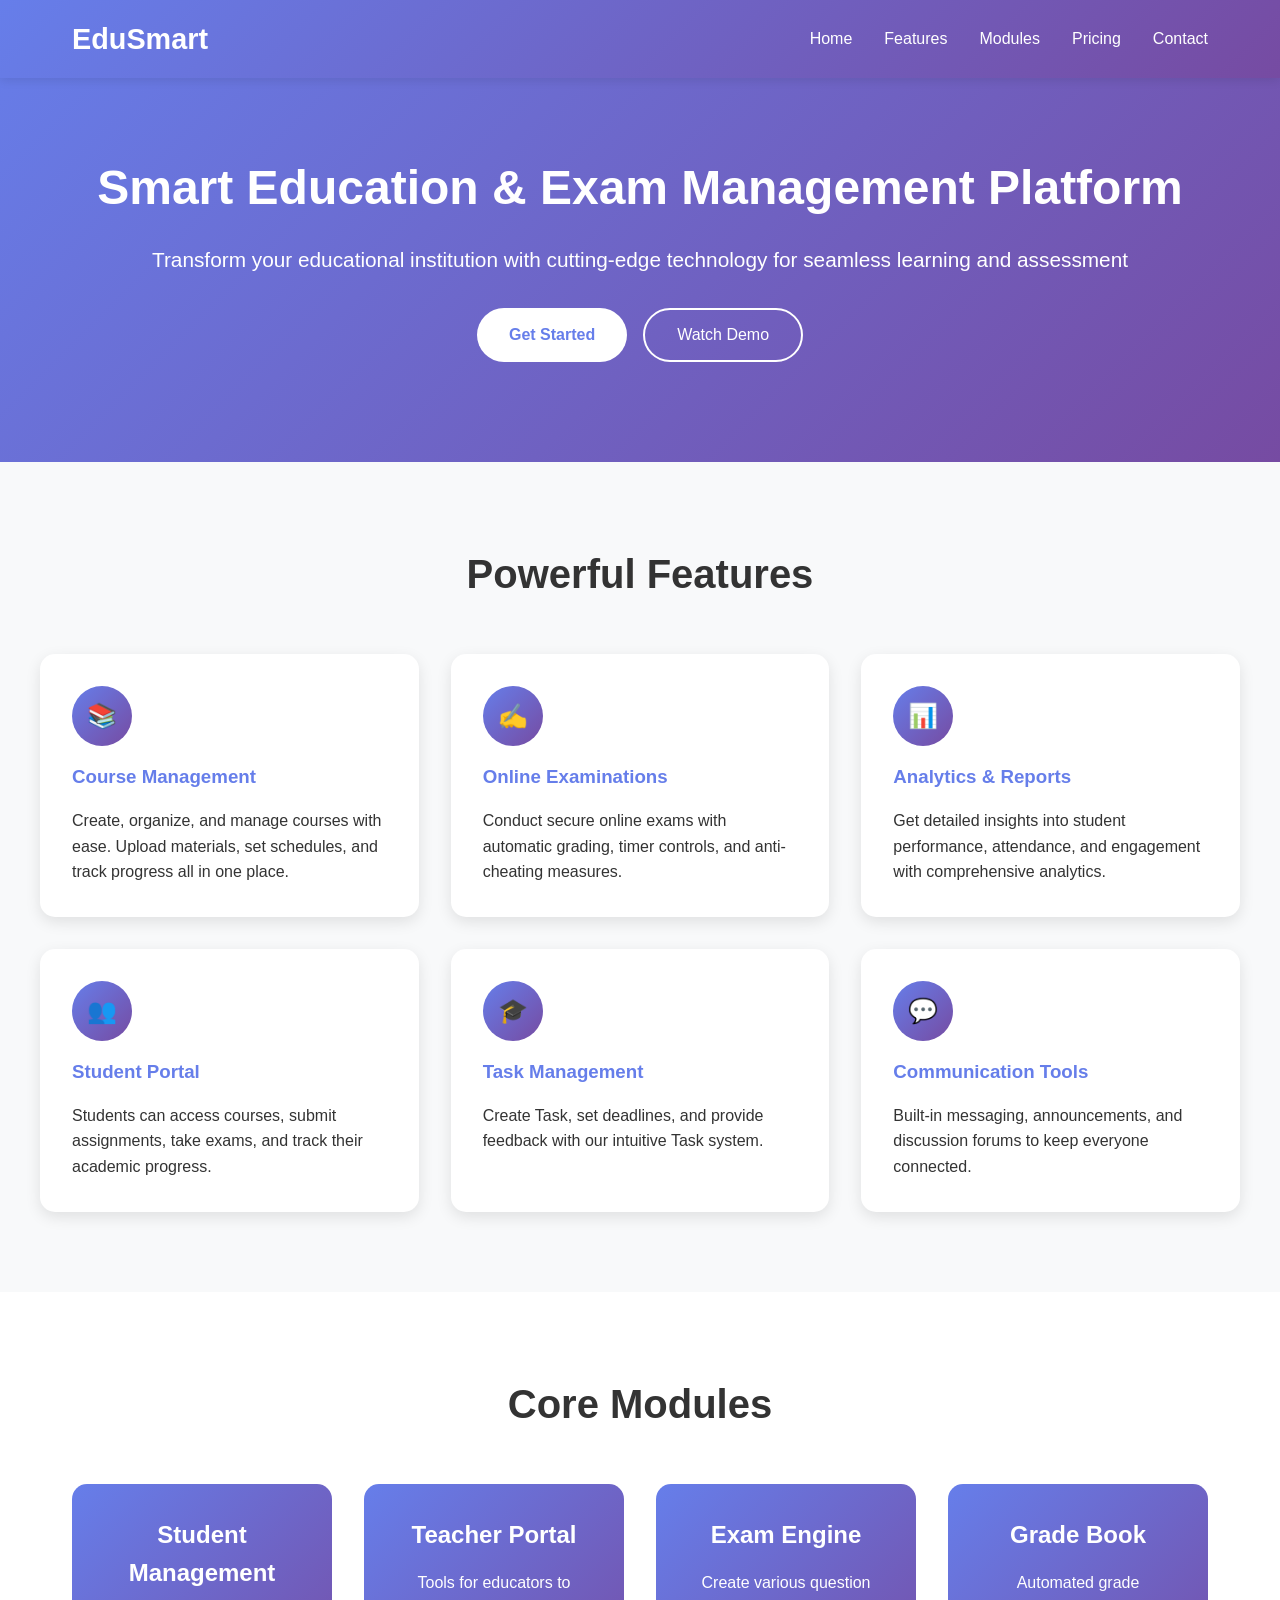
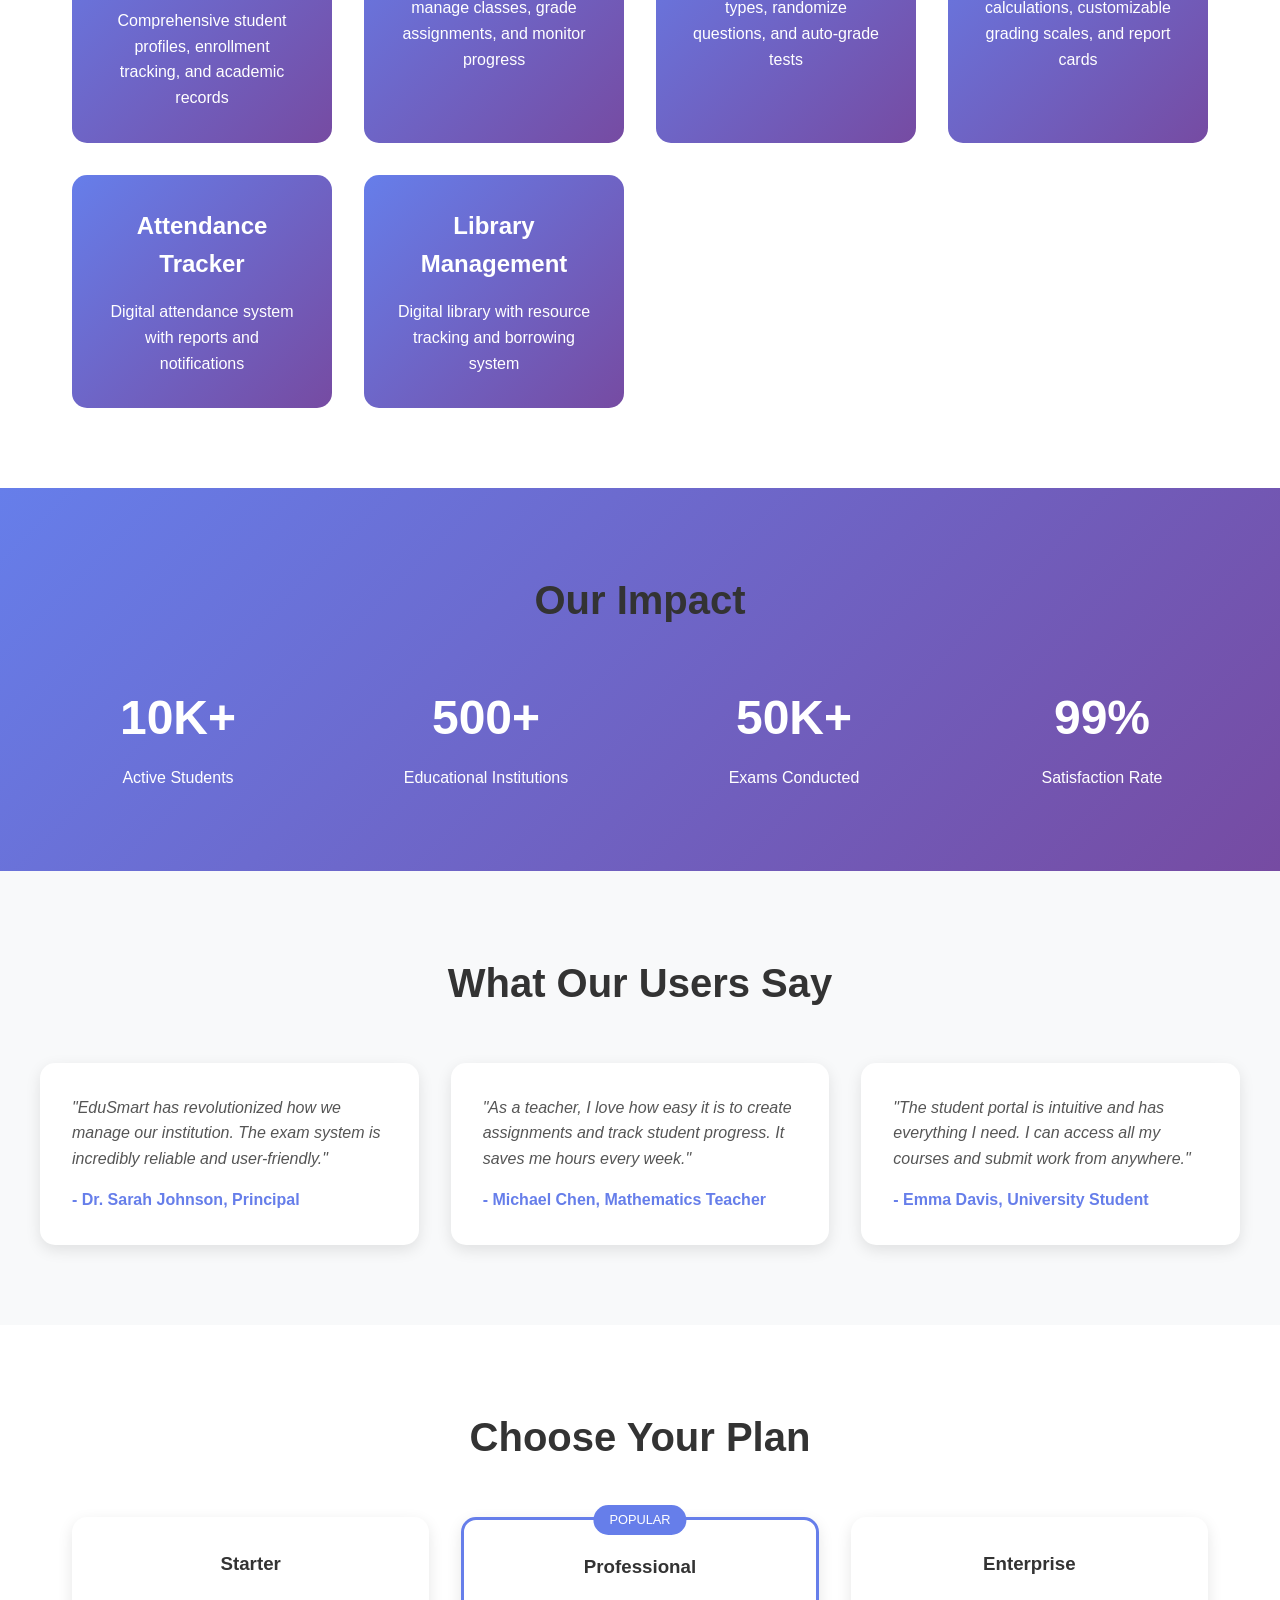
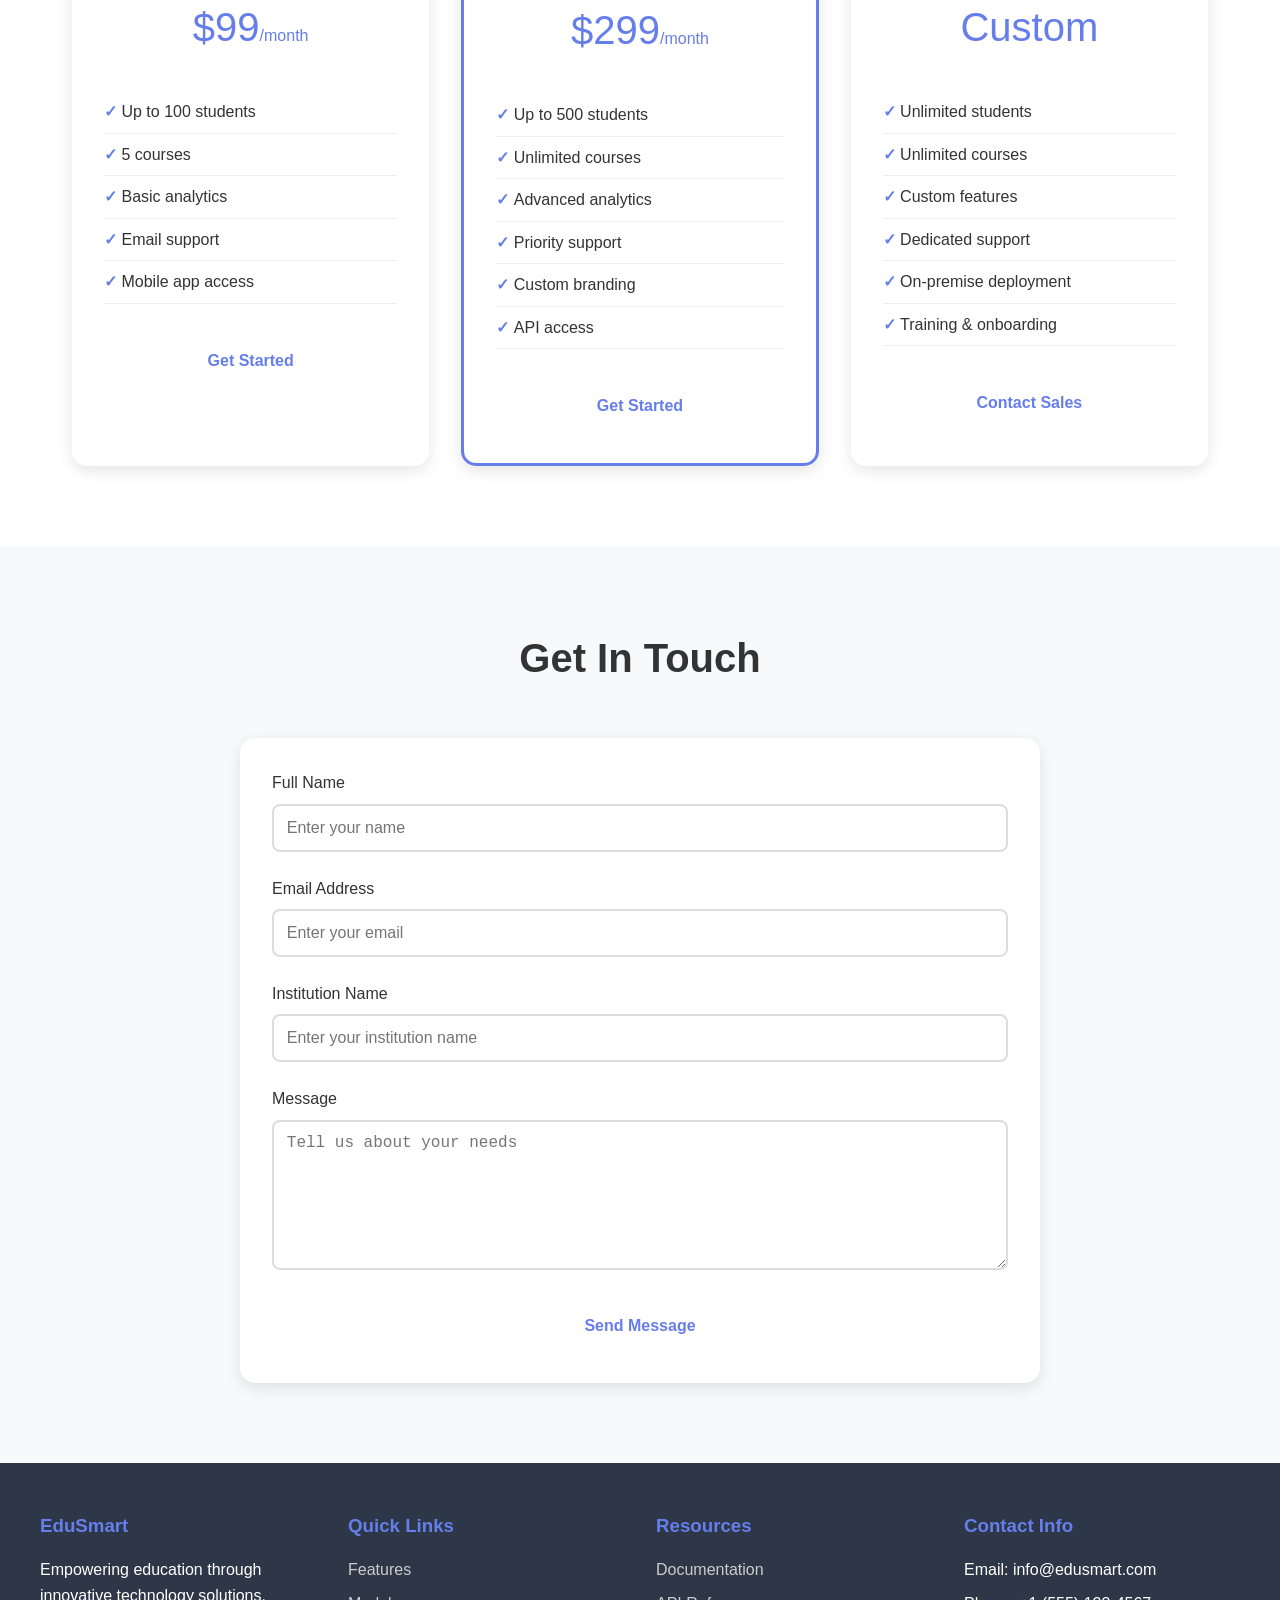
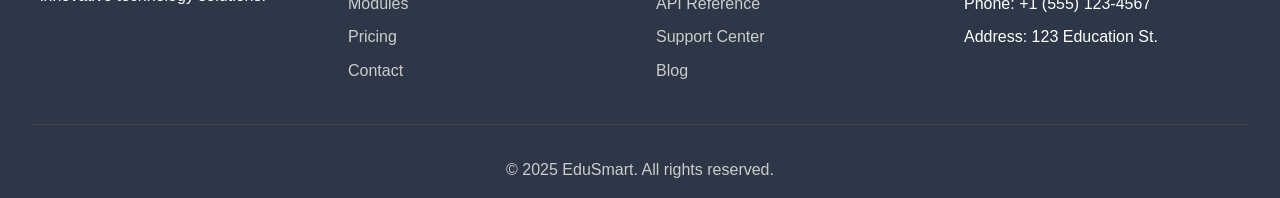
==== index.html @ 8c05cf17 "Initial commit" ====
<!DOCTYPE html>
<html lang="en">
  <head>
    <meta charset="UTF-8" />
    <meta name="viewport" content="width=device-width, initial-scale=1.0" />
    <title>EduSmart - Smart Education & Exam Management Platform</title>
    <link rel="stylesheet" href="main/style.css" />
  </head>
  <body>
    <!-- Navigation -->
    <nav>
      <div class="nav-container">
        <div class="logo">EduSmart</div>
        <ul class="nav-links">
          <li><a href="#home">Home</a></li>
          <li><a href="#features">Features</a></li>
          <li><a href="#modules">Modules</a></li>
          <li><a href="#pricing">Pricing</a></li>
          <li><a href="#contact">Contact</a></li>
        </ul>
      </div>
    </nav>

    <!-- Hero Section -->
    <section class="hero" id="home">
      <h1>Smart Education & Exam Management Platform</h1>
      <p>
        Transform your educational institution with cutting-edge technology for
        seamless learning and assessment
      </p>
      <div class="cta-buttons">
        <button class="btn btn-primary">Get Started</button>
        <button class="btn btn-secondary">Watch Demo</button>
      </div>
    </section>

    <!-- Features Section -->
    <section class="features" id="features">
      <h2 class="section-title">Powerful Features</h2>
      <div class="features-grid">
        <div class="feature-card">
          <div class="feature-icon">📚</div>
          <h3>Course Management</h3>
          <p>
            Create, organize, and manage courses with ease. Upload materials,
            set schedules, and track progress all in one place.
          </p>
        </div>
        <div class="feature-card" id="ExamFeature">
          <div class="feature-icon">✍️</div>
          <h3>Online Examinations</h3>
          <p>
            Conduct secure online exams with automatic grading, timer controls,
            and anti-cheating measures.
          </p>
        </div>
        <div class="feature-card">
          <div class="feature-icon">📊</div>
          <h3>Analytics & Reports</h3>
          <p>
            Get detailed insights into student performance, attendance, and
            engagement with comprehensive analytics.
          </p>
        </div>
        <div class="feature-card">
          <div class="feature-icon">👥</div>
          <h3>Student Portal</h3>
          <p>
            Students can access courses, submit assignments, take exams, and
            track their academic progress.
          </p>
        </div>
        <div class="feature-card" id="TaskFeature">
          <div class="feature-icon">🎓</div>
          <h3>Task Management</h3>
          <p>
            Create Task, set deadlines, and provide feedback with our intuitive
            Task system.
          </p>
        </div>
        <div class="feature-card">
          <div class="feature-icon">💬</div>
          <h3>Communication Tools</h3>
          <p>
            Built-in messaging, announcements, and discussion forums to keep
            everyone connected.
          </p>
        </div>
      </div>
    </section>

    <!-- Modules Section -->
    <section class="modules" id="modules">
      <h2 class="section-title">Core Modules</h2>
      <div class="modules-grid">
        <div class="module-card">
          <h3>Student Management</h3>
          <p>
            Comprehensive student profiles, enrollment tracking, and academic
            records
          </p>
        </div>
        <div class="module-card">
          <h3>Teacher Portal</h3>
          <p>
            Tools for educators to manage classes, grade assignments, and
            monitor progress
          </p>
        </div>
        <div class="module-card">
          <h3>Exam Engine</h3>
          <p>
            Create various question types, randomize questions, and auto-grade
            tests
          </p>
        </div>
        <div class="module-card">
          <h3>Grade Book</h3>
          <p>
            Automated grade calculations, customizable grading scales, and
            report cards
          </p>
        </div>
        <div class="module-card">
          <h3>Attendance Tracker</h3>
          <p>Digital attendance system with reports and notifications</p>
        </div>
        <div class="module-card">
          <h3>Library Management</h3>
          <p>Digital library with resource tracking and borrowing system</p>
        </div>
      </div>
    </section>

    <!-- Stats Section -->
    <section class="stats">
      <h2 class="section-title">Our Impact</h2>
      <div class="stats-grid">
        <div class="stat-item">
          <h2>10K+</h2>
          <p>Active Students</p>
        </div>
        <div class="stat-item">
          <h2>500+</h2>
          <p>Educational Institutions</p>
        </div>
        <div class="stat-item">
          <h2>50K+</h2>
          <p>Exams Conducted</p>
        </div>
        <div class="stat-item">
          <h2>99%</h2>
          <p>Satisfaction Rate</p>
        </div>
      </div>
    </section>

    <!-- Testimonials -->
    <section class="testimonials">
      <h2 class="section-title">What Our Users Say</h2>
      <div class="testimonials-grid">
        <div class="testimonial-card">
          <p class="testimonial-text">
            "EduSmart has revolutionized how we manage our institution. The exam
            system is incredibly reliable and user-friendly."
          </p>
          <p class="testimonial-author">- Dr. Sarah Johnson, Principal</p>
        </div>
        <div class="testimonial-card">
          <p class="testimonial-text">
            "As a teacher, I love how easy it is to create assignments and track
            student progress. It saves me hours every week."
          </p>
          <p class="testimonial-author">- Michael Chen, Mathematics Teacher</p>
        </div>
        <div class="testimonial-card">
          <p class="testimonial-text">
            "The student portal is intuitive and has everything I need. I can
            access all my courses and submit work from anywhere."
          </p>
          <p class="testimonial-author">- Emma Davis, University Student</p>
        </div>
      </div>
    </section>

    <!-- Pricing Section -->
    <section class="pricing" id="pricing">
      <h2 class="section-title">Choose Your Plan</h2>
      <div class="pricing-grid">
        <div class="pricing-card">
          <h3>Starter</h3>
          <div class="price">
            $99<span style="font-size: 1rem">/month</span>
          </div>
          <ul class="pricing-features">
            <li>Up to 100 students</li>
            <li>5 courses</li>
            <li>Basic analytics</li>
            <li>Email support</li>
            <li>Mobile app access</li>
          </ul>
          <button
            class="btn btn-primary"
            onclick="window.location.href='Payment/Pindex.html'"
          >
            Get Started
          </button>
        </div>
        <div class="pricing-card featured">
          <h3>Professional</h3>
          <div class="price">
            $299<span style="font-size: 1rem">/month</span>
          </div>
          <ul class="pricing-features">
            <li>Up to 500 students</li>
            <li>Unlimited courses</li>
            <li>Advanced analytics</li>
            <li>Priority support</li>
            <li>Custom branding</li>
            <li>API access</li>
          </ul>
          <button
            class="btn btn-primary"
            onclick="window.location.href='Payment/Pindex.html'"
          >
            Get Started
          </button>
        </div>
        <div class="pricing-card">
          <h3>Enterprise</h3>
          <div class="price">Custom</div>
          <ul class="pricing-features">
            <li>Unlimited students</li>
            <li>Unlimited courses</li>
            <li>Custom features</li>
            <li>Dedicated support</li>
            <li>On-premise deployment</li>
            <li>Training & onboarding</li>
          </ul>
          <button
            class="btn btn-primary"
            onclick="window.location.href='Payment/Pindex.html'"
          >
            Contact Sales
          </button>
        </div>
      </div>
    </section>

    <!-- Contact Section -->
    <section class="contact" id="contact">
      <h2 class="section-title">Get In Touch</h2>
      <div class="contact-container">
        <form class="contact-form">
          <div class="form-group">
            <label for="name">Full Name</label>
            <input
              type="text"
              id="name"
              placeholder="Enter your name"
              required
            />
          </div>
          <div class="form-group">
            <label for="email">Email Address</label>
            <input
              type="email"
              id="email"
              placeholder="Enter your email"
              required
            />
          </div>
          <div class="form-group">
            <label for="institution">Institution Name</label>
            <input
              type="text"
              id="institution"
              placeholder="Enter your institution name"
            />
          </div>
          <div class="form-group">
            <label for="message">Message</label>
            <textarea
              id="message"
              placeholder="Tell us about your needs"
              required
            ></textarea>
          </div>
          <button type="submit" class="btn btn-primary" style="width: 100%">
            Send Message
          </button>
        </form>
      </div>
    </section>

    <!-- Footer -->
    <footer>
      <div class="footer-content">
        <div class="footer-section">
          <h3>EduSmart</h3>
          <p>Empowering education through innovative technology solutions.</p>
        </div>
        <div class="footer-section">
          <h3>Quick Links</h3>
          <ul>
            <li><a href="#features">Features</a></li>
            <li><a href="#modules">Modules</a></li>
            <li><a href="#pricing">Pricing</a></li>
            <li><a href="#contact">Contact</a></li>
          </ul>
        </div>
        <div class="footer-section">
          <h3>Resources</h3>
          <ul>
            <li><a href="#">Documentation</a></li>
            <li><a href="#">API Reference</a></li>
            <li><a href="#">Support Center</a></li>
            <li><a href="#">Blog</a></li>
          </ul>
        </div>
        <div class="footer-section">
          <h3>Contact Info</h3>
          <ul>
            <li>Email: info@edusmart.com</li>
            <li>Phone: +1 (555) 123-4567</li>
            <li>Address: 123 Education St.</li>
          </ul>
        </div>
      </div>
      <div class="footer-bottom">
        <p>&copy; 2025 EduSmart. All rights reserved.</p>
      </div>
    </footer>
    <!-- Contact Success Message -->
    <div id="contactSuccessOverlay" class="success-overlay hidden">
      <div class="success-card">
        <div class="success-icon">✔</div>
        <h2>Message Sent</h2>
        <p>
          Thank you for contacting us.<br />
          Our team will get back to you shortly.
        </p>
        <button id="closeContactSuccess">OK</button>
      </div>
    </div>
<script src="main/JS/script.js"></script>
  
  </body>
</html>
---- main/style.css ----
* {
            margin: 0;
            padding: 0;
            box-sizing: border-box;
        }

        body {
            font-family: 'Segoe UI', Tahoma, Geneva, Verdana, sans-serif;
            line-height: 1.6;
            color: #333;
        }

        /* Navigation */
        nav {
            background: linear-gradient(135deg, #667eea 0%, #764ba2 100%);
            padding: 1rem 0;
            position: fixed;
            width: 100%;
            top: 0;
            z-index: 1000;
            box-shadow: 0 2px 10px rgba(0,0,0,0.1);
        }

        .nav-container {
            max-width: 1200px;
            margin: 0 auto;
            display: flex;
            justify-content: space-between;
            align-items: center;
            padding: 0 2rem;
        }

        .logo {
            color: white;
            font-size: 1.8rem;
            font-weight: bold;
        }

        .nav-links {
            display: flex;
            list-style: none;
            gap: 2rem;
        }

        .nav-links a {
            color: white;
            text-decoration: none;
            font-weight: 500;
            transition: opacity 0.3s;
        }

        .nav-links a:hover {
            opacity: 0.8;
        }

        /* Hero Section */
        .hero {
            background: linear-gradient(135deg, #667eea 0%, #764ba2 100%);
            color: white;
            padding: 150px 2rem 100px;
            text-align: center;
        }

        .hero h1 {
            font-size: 3rem;
            margin-bottom: 1rem;
            animation: fadeInUp 1s;
        }

        .hero p {
            font-size: 1.3rem;
            margin-bottom: 2rem;
            animation: fadeInUp 1.2s;
        }

        .cta-buttons {
            display: flex;
            gap: 1rem;
            justify-content: center;
            animation: fadeInUp 1.4s;
        }

        .btn {
            padding: 1rem 2rem;
            border: none;
            border-radius: 50px;
            font-size: 1rem;
            cursor: pointer;
            transition: transform 0.3s, box-shadow 0.3s;
            text-decoration: none;
            display: inline-block;
        }

        .btn-primary {
            background: white;
            color: #667eea;
            font-weight: bold;
        }

        .btn-secondary {
            background: transparent;
            color: white;
            border: 2px solid white;
        }

        .btn:hover {
            transform: translateY(-3px);
            box-shadow: 0 10px 20px rgba(0,0,0,0.2);
        }

        /* Features Section */
        .features {
            padding: 80px 2rem;
            background: #f8f9fa;
        }

        .section-title {
            text-align: center;
            font-size: 2.5rem;
            margin-bottom: 3rem;
            color: #333;
        }

        .features-grid {
            max-width: 1200px;
            margin: 0 auto;
            display: grid;
            grid-template-columns: repeat(auto-fit, minmax(300px, 1fr));
            gap: 2rem;
        }

        .feature-card {
            background: white;
            padding: 2rem;
            border-radius: 15px;
            box-shadow: 0 5px 15px rgba(0,0,0,0.1);
            transition: transform 0.3s;
        }

        .feature-card:hover {
            transform: translateY(-10px);
        }

        .feature-icon {
            width: 60px;
            height: 60px;
            background: linear-gradient(135deg, #667eea 0%, #764ba2 100%);
            border-radius: 50%;
            display: flex;
            align-items: center;
            justify-content: center;
            color: white;
            font-size: 1.5rem;
            margin-bottom: 1rem;
        }

        .feature-card h3 {
            margin-bottom: 1rem;
            color: #667eea;
        }

        /* Modules Section */
        .modules {
            padding: 80px 2rem;
            max-width: 1200px;
            margin: 0 auto;
        }

        .modules-grid {
            display: grid;
            grid-template-columns: repeat(auto-fit, minmax(250px, 1fr));
            gap: 2rem;
            margin-top: 2rem;
        }

        .module-card {
            background: linear-gradient(135deg, #667eea 0%, #764ba2 100%);
            color: white;
            padding: 2rem;
            border-radius: 15px;
            text-align: center;
            transition: transform 0.3s;
        }

        .module-card:hover {
            transform: scale(1.05);
        }

        .module-card h3 {
            margin-bottom: 1rem;
            font-size: 1.5rem;
        }

        /* Stats Section */
        .stats {
            background: linear-gradient(135deg, #667eea 0%, #764ba2 100%);
            color: white;
            padding: 80px 2rem;
            text-align: center;
        }

        .stats-grid {
            max-width: 1200px;
            margin: 2rem auto 0;
            display: grid;
            grid-template-columns: repeat(auto-fit, minmax(200px, 1fr));
            gap: 2rem;
        }

        .stat-item h2 {
            font-size: 3rem;
            margin-bottom: 0.5rem;
        }

        /* Testimonials */
        .testimonials {
            padding: 80px 2rem;
            background: #f8f9fa;
        }

        .testimonials-grid {
            max-width: 1200px;
            margin: 2rem auto 0;
            display: grid;
            grid-template-columns: repeat(auto-fit, minmax(300px, 1fr));
            gap: 2rem;
        }

        .testimonial-card {
            background: white;
            padding: 2rem;
            border-radius: 15px;
            box-shadow: 0 5px 15px rgba(0,0,0,0.1);
        }

        .testimonial-text {
            font-style: italic;
            margin-bottom: 1rem;
            color: #555;
        }

        .testimonial-author {
            font-weight: bold;
            color: #667eea;
        }

        /* Pricing Section */
        .pricing {
            padding: 80px 2rem;
            max-width: 1200px;
            margin: 0 auto;
        }

        .pricing-grid {
            display: grid;
            grid-template-columns: repeat(auto-fit, minmax(280px, 1fr));
            gap: 2rem;
            margin-top: 2rem;
        }

        .pricing-card {
            background: white;
            padding: 2rem;
            border-radius: 15px;
            box-shadow: 0 5px 15px rgba(0,0,0,0.1);
            text-align: center;
            transition: transform 0.3s;
        }

        .pricing-card:hover {
            transform: translateY(-10px);
        }

        .pricing-card.featured {
            border: 3px solid #667eea;
            position: relative;
        }

        .pricing-card.featured::before {
            content: "POPULAR";
            position: absolute;
            top: -15px;
            left: 50%;
            transform: translateX(-50%);
            background: #667eea;
            color: white;
            padding: 0.3rem 1rem;
            border-radius: 20px;
            font-size: 0.8rem;
        }

        .price {
            font-size: 2.5rem;
            color: #667eea;
            margin: 1rem 0;
        }

        .pricing-features {
            list-style: none;
            margin: 2rem 0;
            text-align: left;
        }

        .pricing-features li {
            padding: 0.5rem 0;
            border-bottom: 1px solid #eee;
        }

        .pricing-features li::before {
            content: "✓ ";
            color: #667eea;
            font-weight: bold;
        }

        /* Contact Section */
        .contact {
            padding: 80px 2rem;
            background: #f8f9fa;
        }

        .contact-container {
            max-width: 800px;
            margin: 0 auto;
        }

        .contact-form {
            background: white;
            padding: 2rem;
            border-radius: 15px;
            box-shadow: 0 5px 15px rgba(0,0,0,0.1);
        }

        .form-group {
            margin-bottom: 1.5rem;
        }

        .form-group label {
            display: block;
            margin-bottom: 0.5rem;
            color: #333;
            font-weight: 500;
        }

        .form-group input,
        .form-group textarea {
            width: 100%;
            padding: 0.8rem;
            border: 2px solid #ddd;
            border-radius: 8px;
            font-size: 1rem;
            transition: border-color 0.3s;
        }

        .form-group input:focus,
        .form-group textarea:focus {
            outline: none;
            border-color: #667eea;
        }

        .form-group textarea {
            resize: vertical;
            min-height: 150px;
        }

        /* Footer */
        footer {
            background: #2d3748;
            color: white;
            padding: 3rem 2rem 1rem;
        }

        .footer-content {
            max-width: 1200px;
            margin: 0 auto;
            display: grid;
            grid-template-columns: repeat(auto-fit, minmax(250px, 1fr));
            gap: 2rem;
            margin-bottom: 2rem;
        }

        .footer-section h3 {
            margin-bottom: 1rem;
            color: #667eea;
        }

        .footer-section ul {
            list-style: none;
        }

        .footer-section ul li {
            margin-bottom: 0.5rem;
        }

        .footer-section a {
            color: #ccc;
            text-decoration: none;
            transition: color 0.3s;
        }

        .footer-section a:hover {
            color: white;
        }

        .footer-bottom {
            text-align: center;
            padding-top: 2rem;
            border-top: 1px solid #444;
            color: #ccc;
        }

        /* Animations */
        @keyframes fadeInUp {
            from {
                opacity: 0;
                transform: translateY(30px);
            }
            to {
                opacity: 1;
                transform: translateY(0);
            }
        }

        /* Responsive */
        @media (max-width: 768px) {
            .nav-links {
                display: none;
            }

            .hero h1 {
                font-size: 2rem;
            }

            .hero p {
                font-size: 1rem;
            }

            .cta-buttons {
                flex-direction: column;
            }

            .section-title {
                font-size: 2rem;
            }
        }
        /* Success Overlay (Contact & Payment) */
.success-overlay {
  position: fixed;
  top: 0;
  left: 0;
  width: 100%;
  height: 100%;
  background: rgba(0, 0, 0, 0.6);
  display: flex;
  justify-content: center;
  align-items: center;
  z-index: 9999;
}

.success-card {
  background: white;
  padding: 3rem;
  border-radius: 20px;
  text-align: center;
  width: 90%;
  max-width: 420px;
  box-shadow: 0 20px 40px rgba(0, 0, 0, 0.3);
  animation: scaleIn 0.4s ease;
}

.success-icon {
  width: 80px;
  height: 80px;
  background: linear-gradient(135deg, #11998e, #38ef7d);
  color: white;
  font-size: 3rem;
  border-radius: 50%;
  display: flex;
  align-items: center;
  justify-content: center;
  margin: 0 auto 1rem;
}

.success-card h2 {
  margin-bottom: 0.5rem;
  color: #333;
}

.success-card p {
  color: #666;
  margin-bottom: 2rem;
}

.success-card button {
  width: 100%;
  background: linear-gradient(135deg, #667eea, #764ba2);
  color: white;
  border: none;
  padding: 0.8rem;
  border-radius: 50px;
  cursor: pointer;
  font-weight: bold;
}

.hidden {
  display: none !important;
}

@keyframes scaleIn {
  from {
    transform: scale(0.85);
    opacity: 0;
  }
  to {
    transform: scale(1);
    opacity: 1;
  }
}
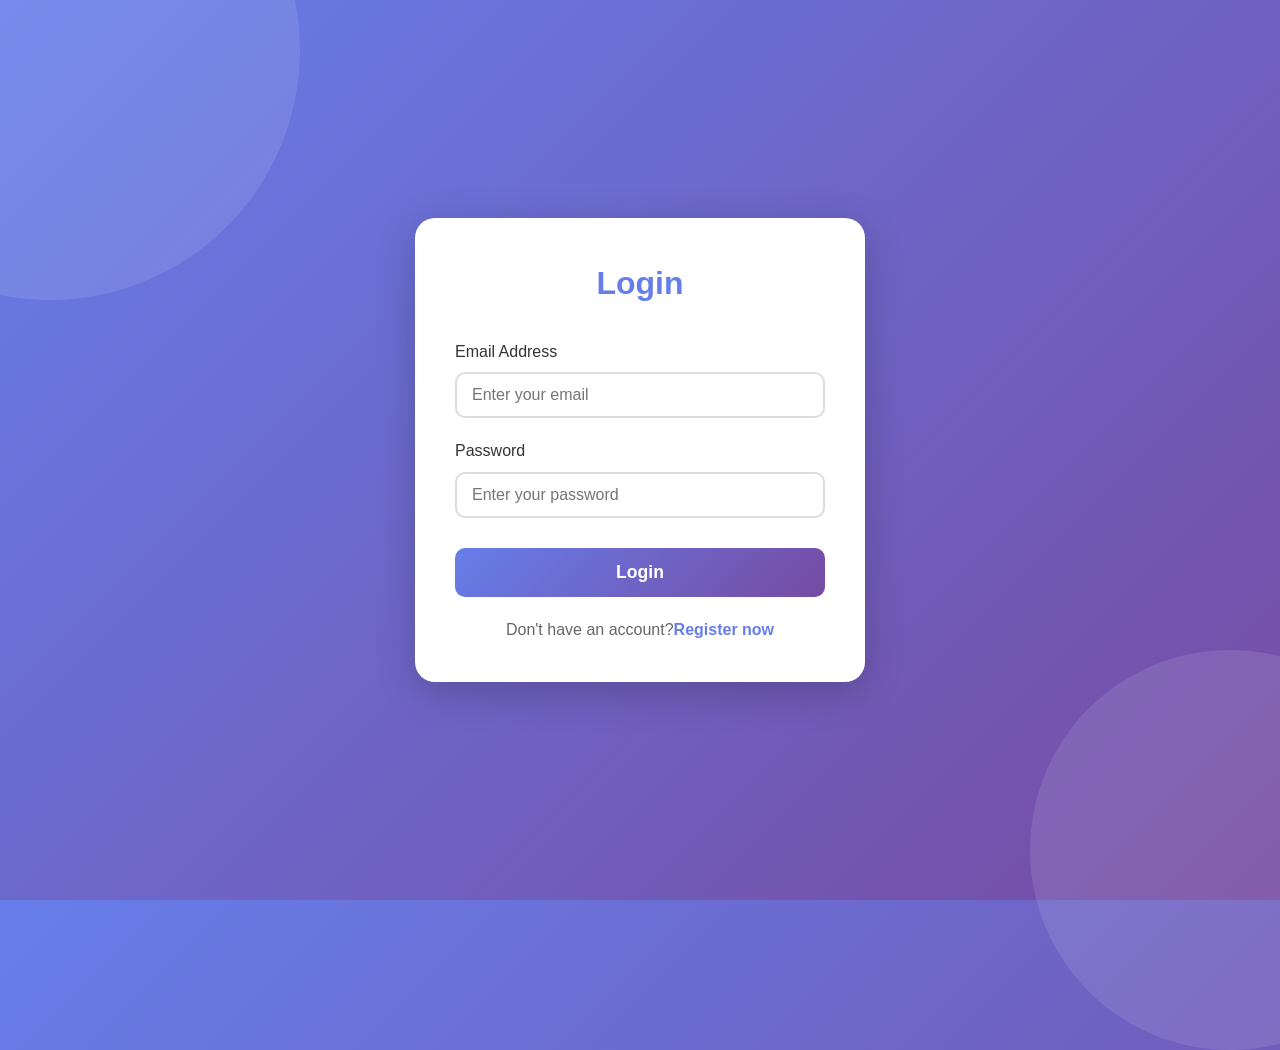
==== commit 537a204e: "Auth Created and Exam Updated" ====
--- a/index.html
+++ b/index.html
@@ -5,6 +5,7 @@
     <meta name="viewport" content="width=device-width, initial-scale=1.0" />
     <title>EduSmart - Smart Education & Exam Management Platform</title>
     <link rel="stylesheet" href="main/style.css" />
+    
   </head>
   <body>
     <!-- Navigation -->
@@ -343,7 +344,8 @@
         <button id="closeContactSuccess">OK</button>
       </div>
     </div>
-<script src="main/JS/script.js"></script>
-  
+    <script src="utils.js"></script>
+    <script src="main/JS/script.js"></script>
+    
   </body>
 </html>
